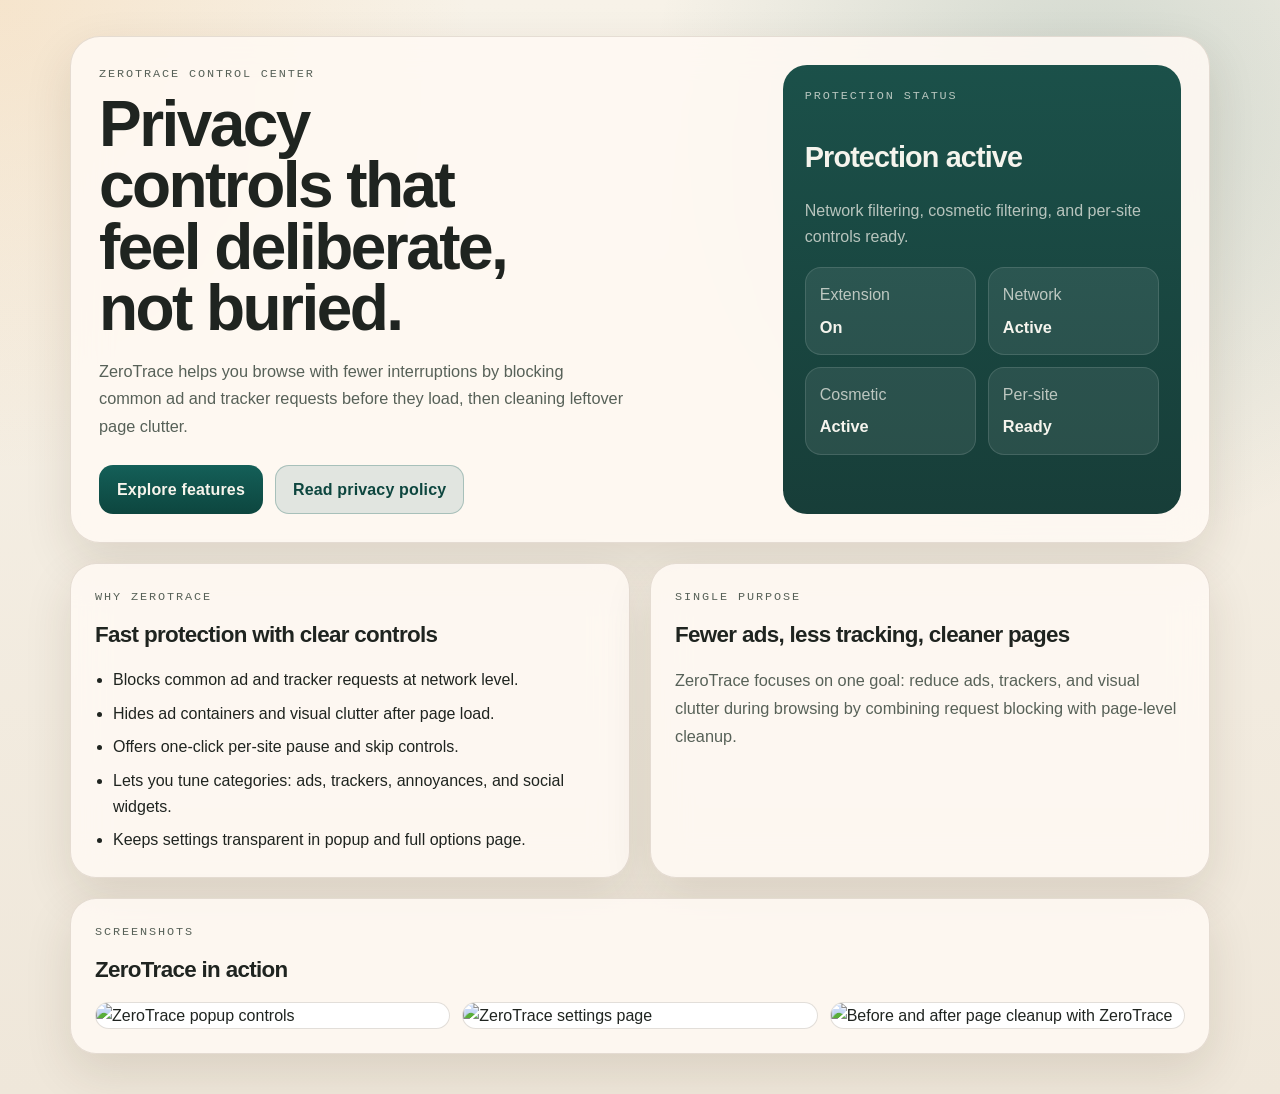
==== index.html @ 87a710a4 "feat: bootstrap ZeroTrace public site Create public repo baseline for ZeroTrace with landing page, R" ====
<!doctype html>
<html lang="en">
  <head>
    <meta charset="UTF-8" />
    <meta name="viewport" content="width=device-width, initial-scale=1.0" />
    <title>ZeroTrace - Ad & Tracker Blocker</title>
    <meta
      name="description"
      content="ZeroTrace blocks common ad and tracker requests before they load and cleans page clutter with clear, per-site controls."
    />
    <link rel="stylesheet" href="style.css" />
  </head>
  <body>
    <main class="settings-shell">
      <section class="hero-panel">
        <div class="hero-copy">
          <p class="eyebrow">ZeroTrace Control Center</p>
          <h1>Privacy controls that feel deliberate, not buried.</h1>
          <p class="hero-text">
            ZeroTrace helps you browse with fewer interruptions by blocking common ad and tracker requests before they
            load, then cleaning leftover page clutter.
          </p>
          <div class="actions">
            <a class="button-link" href="#overview">Explore features</a>
            <a class="button-link button-secondary" href="PRIVACY.md">Read privacy policy</a>
          </div>
        </div>

        <aside class="hero-status" aria-label="Protection summary">
          <p class="panel-label">Protection status</p>
          <p class="protection-mode">Protection active</p>
          <p class="protection-note">Network filtering, cosmetic filtering, and per-site controls ready.</p>

          <div class="status-grid">
            <div class="status-chip">
              <span class="chip-label">Extension</span>
              <strong class="chip-value">On</strong>
            </div>
            <div class="status-chip">
              <span class="chip-label">Network</span>
              <strong class="chip-value">Active</strong>
            </div>
            <div class="status-chip">
              <span class="chip-label">Cosmetic</span>
              <strong class="chip-value">Active</strong>
            </div>
            <div class="status-chip">
              <span class="chip-label">Per-site</span>
              <strong class="chip-value">Ready</strong>
            </div>
          </div>
        </aside>
      </section>

      <section id="overview" class="settings-grid" aria-label="ZeroTrace feature overview">
        <article class="settings-card">
          <div class="section-heading">
            <div>
              <p class="panel-label">Why ZeroTrace</p>
              <h2>Fast protection with clear controls</h2>
            </div>
          </div>
          <ul class="feature-list">
            <li>Blocks common ad and tracker requests at network level.</li>
            <li>Hides ad containers and visual clutter after page load.</li>
            <li>Offers one-click per-site pause and skip controls.</li>
            <li>Lets you tune categories: ads, trackers, annoyances, and social widgets.</li>
            <li>Keeps settings transparent in popup and full options page.</li>
          </ul>
        </article>

        <article class="settings-card">
          <div class="section-heading">
            <div>
              <p class="panel-label">Single purpose</p>
              <h2>Fewer ads, less tracking, cleaner pages</h2>
            </div>
          </div>
          <p class="hero-text compact">
            ZeroTrace focuses on one goal: reduce ads, trackers, and visual clutter during browsing by combining
            request blocking with page-level cleanup.
          </p>
        </article>
      </section>

      <section class="settings-card screenshots" aria-label="ZeroTrace screenshots">
        <div class="section-heading">
          <div>
            <p class="panel-label">Screenshots</p>
            <h2>ZeroTrace in action</h2>
          </div>
        </div>

        <div class="screenshot-grid">
          <figure class="shot-card">
            <img src="store-assets/Screenshot_2026-05-09_17-55-53.png" alt="ZeroTrace popup controls" loading="lazy" />
          </figure>
          <figure class="shot-card">
            <img src="store-assets/Screenshot_2026-05-09_18-25-59.png" alt="ZeroTrace settings page" loading="lazy" />
          </figure>
          <figure class="shot-card">
            <img
              src="store-assets/Screenshot_2026-06-06_before-after_1280x800.png"
              alt="Before and after page cleanup with ZeroTrace"
              loading="lazy"
            />
          </figure>
        </div>
      </section>
    </main>
  </body>
</html>
---- style.css ----
:root {
  color-scheme: light;
  font-family: 'IBM Plex Sans', 'Segoe UI', sans-serif;
  --bg:
    radial-gradient(circle at top left, rgba(240, 168, 81, 0.18), transparent 28%),
    radial-gradient(circle at 85% 10%, rgba(28, 92, 84, 0.18), transparent 30%),
    linear-gradient(180deg, #f7f2e8 0%, #efe7da 100%);
  --panel: rgba(255, 250, 244, 0.86);
  --panel-border: rgba(77, 53, 24, 0.14);
  --text: #1f2420;
  --muted: #576158;
  --accent: #145f58;
  --accent-strong: #0d463f;
  --accent-soft: rgba(20, 95, 88, 0.12);
  --field-border: rgba(77, 53, 24, 0.16);
  --shadow: 0 18px 48px rgba(61, 43, 20, 0.12);
  --radius-lg: 24px;
  --radius-md: 18px;
  --radius-sm: 12px;
}

* {
  box-sizing: border-box;
}

body {
  margin: 0;
  color: var(--text);
  background: var(--bg);
  line-height: 1.6;
}

a {
  color: inherit;
  text-decoration: none;
}

img {
  display: block;
  width: 100%;
  height: auto;
}

.settings-shell {
  max-width: 1180px;
  margin: 0 auto;
  padding: 36px 20px 40px;
}

.hero-panel,
.settings-card {
  border: 1px solid var(--panel-border);
  border-radius: 26px;
  background: var(--panel);
  backdrop-filter: blur(18px);
  box-shadow: var(--shadow);
}

.hero-panel {
  display: grid;
  grid-template-columns: minmax(0, 1.5fr) minmax(300px, 0.9fr);
  gap: 20px;
  padding: 28px;
  border-radius: 30px;
}

.eyebrow,
.panel-label {
  margin: 0 0 10px;
  font-family: 'IBM Plex Mono', 'SFMono-Regular', monospace;
  font-size: 0.74rem;
  letter-spacing: 0.16em;
  text-transform: uppercase;
  color: var(--muted);
}

h1 {
  margin: 0;
  max-width: 12ch;
  font-size: clamp(2.4rem, 5vw, 4.2rem);
  line-height: 0.96;
  letter-spacing: -0.04em;
}

h2 {
  margin: 0;
  font-size: 1.4rem;
  letter-spacing: -0.03em;
}

.hero-text {
  max-width: 58ch;
  margin: 18px 0 0;
  font-size: 1.02rem;
  line-height: 1.7;
  color: var(--muted);
}

.hero-text.compact {
  margin-top: 4px;
}

.hero-status {
  display: flex;
  flex-direction: column;
  gap: 18px;
  padding: 22px;
  border-radius: var(--radius-lg);
  background: linear-gradient(180deg, rgba(13, 70, 63, 0.94), rgba(9, 50, 45, 0.94));
  color: #f5f4ed;
}

.hero-status .panel-label,
.hero-status .protection-note,
.hero-status .chip-label {
  color: rgba(245, 244, 237, 0.72);
}

.protection-mode {
  margin: 0;
  font-size: 1.8rem;
  font-weight: 700;
  letter-spacing: -0.03em;
}

.protection-note {
  margin: 0;
}

.status-grid {
  display: grid;
  grid-template-columns: repeat(2, minmax(0, 1fr));
  gap: 12px;
}

.status-chip {
  padding: 14px;
  border-radius: 16px;
  background: rgba(255, 255, 255, 0.08);
  border: 1px solid rgba(255, 255, 255, 0.12);
}

.chip-label,
.chip-value {
  display: block;
}

.chip-value {
  margin-top: 6px;
  font-size: 1.02rem;
}

.settings-grid {
  display: grid;
  grid-template-columns: repeat(2, minmax(0, 1fr));
  gap: 20px;
  margin-top: 20px;
}

.settings-card {
  padding: 24px;
}

.section-heading {
  margin-bottom: 14px;
}

.feature-list {
  margin: 0;
  padding-left: 18px;
}

.feature-list li + li {
  margin-top: 8px;
}

.screenshots {
  margin-top: 20px;
}

.screenshot-grid {
  display: grid;
  grid-template-columns: repeat(3, minmax(0, 1fr));
  gap: 12px;
}

.shot-card {
  margin: 0;
  border-radius: var(--radius-md);
  overflow: hidden;
  border: 1px solid var(--field-border);
  background: #fff;
}

.actions {
  display: flex;
  flex-wrap: wrap;
  gap: 12px;
  margin-top: 24px;
}

.button-link {
  display: inline-flex;
  align-items: center;
  justify-content: center;
  padding: 12px 18px;
  border-radius: 14px;
  background: linear-gradient(180deg, var(--accent), var(--accent-strong));
  color: #f7f4ec;
  font-weight: 600;
  letter-spacing: 0.01em;
}

.button-link.button-secondary {
  background: var(--accent-soft);
  color: var(--accent-strong);
  box-shadow: inset 0 0 0 1px rgba(20, 95, 88, 0.28);
}

@media (max-width: 960px) {
  .hero-panel,
  .settings-grid,
  .screenshot-grid {
    grid-template-columns: 1fr;
  }
}

@media (max-width: 720px) {
  .settings-shell {
    padding: 18px 14px 28px;
  }

  .hero-panel,
  .settings-card {
    padding: 20px;
    border-radius: 22px;
  }
}
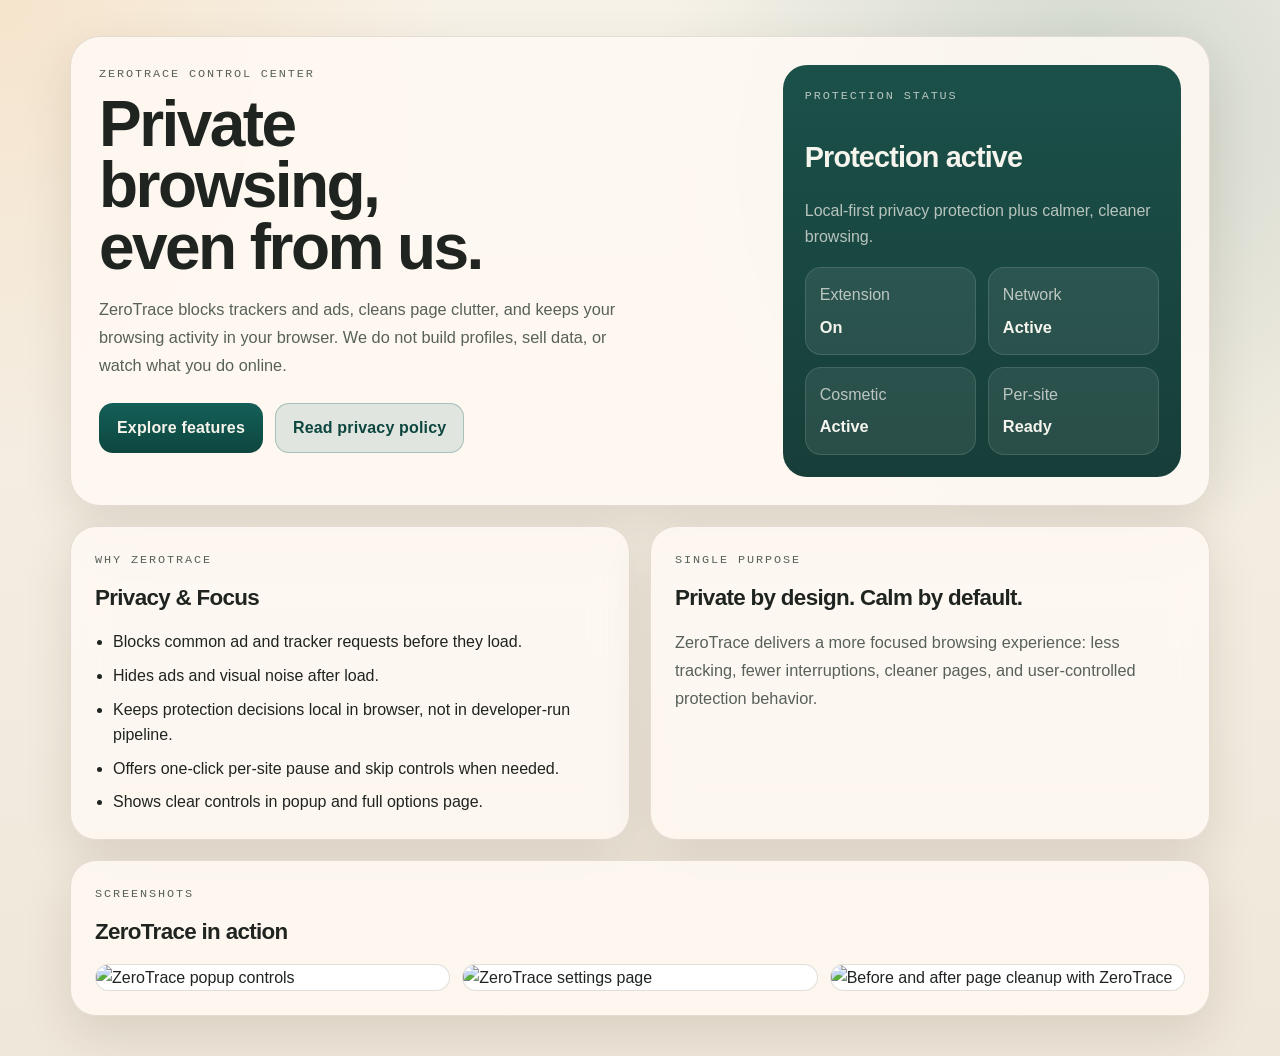
==== commit 914d123b: "feat: improved marketing copy" ====
--- a/index.html
+++ b/index.html
@@ -3,10 +3,10 @@
   <head>
     <meta charset="UTF-8" />
     <meta name="viewport" content="width=device-width, initial-scale=1.0" />
-    <title>ZeroTrace - Ad & Tracker Blocker</title>
+    <title>ZeroTrace - Privacy and Quality-of-Life Blocker</title>
     <meta
       name="description"
-      content="ZeroTrace blocks common ad and tracker requests before they load and cleans page clutter with clear, per-site controls."
+      content="ZeroTrace protects privacy and quality of life by blocking trackers and ads, cleaning page clutter, and keeping protection decisions local in your browser."
     />
     <link rel="stylesheet" href="style.css" />
   </head>
@@ -15,10 +15,10 @@
       <section class="hero-panel">
         <div class="hero-copy">
           <p class="eyebrow">ZeroTrace Control Center</p>
-          <h1>Privacy controls that feel deliberate, not buried.</h1>
+          <h1>Private browsing, even from us.</h1>
           <p class="hero-text">
-            ZeroTrace helps you browse with fewer interruptions by blocking common ad and tracker requests before they
-            load, then cleaning leftover page clutter.
+            ZeroTrace blocks trackers and ads, cleans page clutter, and keeps your browsing activity in your browser. We
+            do not build profiles, sell data, or watch what you do online.
           </p>
           <div class="actions">
             <a class="button-link" href="#overview">Explore features</a>
@@ -29,7 +29,7 @@
         <aside class="hero-status" aria-label="Protection summary">
           <p class="panel-label">Protection status</p>
           <p class="protection-mode">Protection active</p>
-          <p class="protection-note">Network filtering, cosmetic filtering, and per-site controls ready.</p>
+          <p class="protection-note">Local-first privacy protection plus calmer, cleaner browsing.</p>
 
           <div class="status-grid">
             <div class="status-chip">
@@ -57,15 +57,15 @@
           <div class="section-heading">
             <div>
               <p class="panel-label">Why ZeroTrace</p>
-              <h2>Fast protection with clear controls</h2>
+              <h2>Privacy & Focus</h2>
             </div>
           </div>
           <ul class="feature-list">
-            <li>Blocks common ad and tracker requests at network level.</li>
-            <li>Hides ad containers and visual clutter after page load.</li>
-            <li>Offers one-click per-site pause and skip controls.</li>
-            <li>Lets you tune categories: ads, trackers, annoyances, and social widgets.</li>
-            <li>Keeps settings transparent in popup and full options page.</li>
+            <li>Blocks common ad and tracker requests before they load.</li>
+            <li>Hides ads and visual noise after load.</li>
+            <li>Keeps protection decisions local in browser, not in developer-run pipeline.</li>
+            <li>Offers one-click per-site pause and skip controls when needed.</li>
+            <li>Shows clear controls in popup and full options page.</li>
           </ul>
         </article>
 
@@ -73,12 +73,12 @@
           <div class="section-heading">
             <div>
               <p class="panel-label">Single purpose</p>
-              <h2>Fewer ads, less tracking, cleaner pages</h2>
+              <h2>Private by design. Calm by default.</h2>
             </div>
           </div>
           <p class="hero-text compact">
-            ZeroTrace focuses on one goal: reduce ads, trackers, and visual clutter during browsing by combining
-            request blocking with page-level cleanup.
+            ZeroTrace delivers a more focused browsing experience: less tracking, fewer interruptions, cleaner pages,
+            and user-controlled protection behavior.
           </p>
         </article>
       </section>
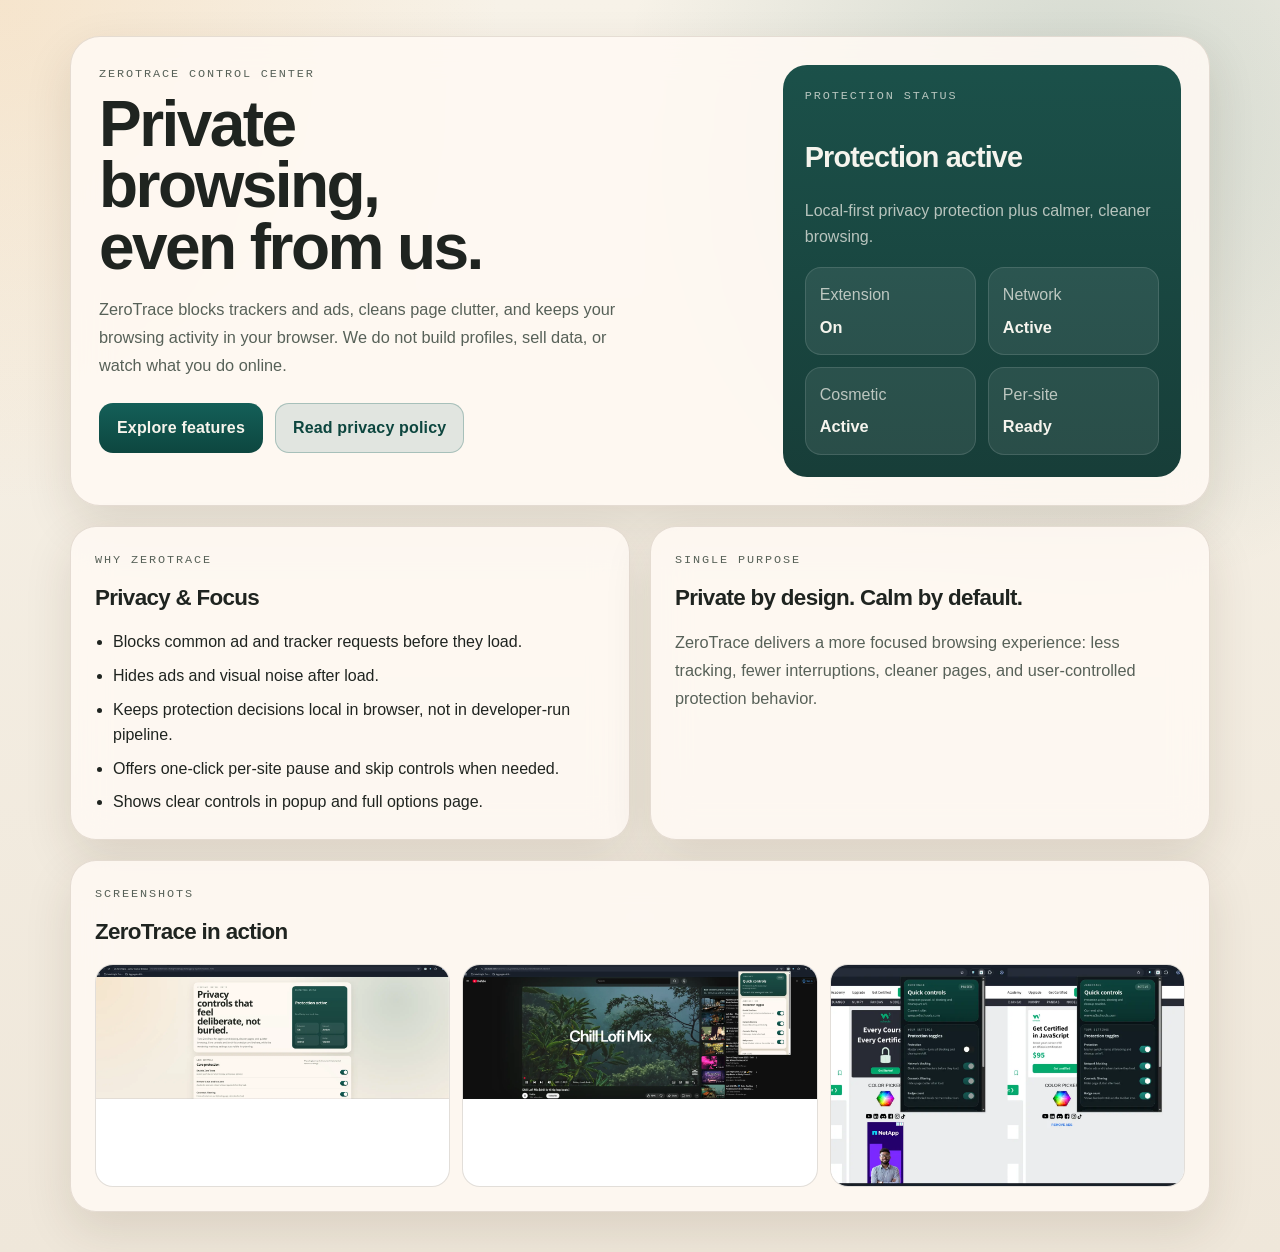
==== commit b1bc2d41: "feat: updated index.html with new images file extension" ====
--- a/index.html
+++ b/index.html
@@ -3,7 +3,7 @@
   <head>
     <meta charset="UTF-8" />
     <meta name="viewport" content="width=device-width, initial-scale=1.0" />
-    <title>ZeroTrace - Privacy and Quality-of-Life Blocker</title>
+    <title>ZeroTrace - Ad & Tracker Blocker</title>
     <meta
       name="description"
       content="ZeroTrace protects privacy and quality of life by blocking trackers and ads, cleaning page clutter, and keeping protection decisions local in your browser."
@@ -93,14 +93,14 @@
 
         <div class="screenshot-grid">
           <figure class="shot-card">
-            <img src="store-assets/Screenshot_2026-05-09_17-55-53.png" alt="ZeroTrace popup controls" loading="lazy" />
+            <img src="store-assets/Screenshot_2026-05-09_17-55-53.webp" alt="ZeroTrace popup controls" loading="lazy" />
           </figure>
           <figure class="shot-card">
-            <img src="store-assets/Screenshot_2026-05-09_18-25-59.png" alt="ZeroTrace settings page" loading="lazy" />
+            <img src="store-assets/Screenshot_2026-05-09_18-25-59.webp" alt="ZeroTrace settings page" loading="lazy" />
           </figure>
           <figure class="shot-card">
             <img
-              src="store-assets/Screenshot_2026-06-06_before-after_1280x800.png"
+              src="store-assets/Screenshot_2026-06-06_before-after_1280x800.webp"
               alt="Before and after page cleanup with ZeroTrace"
               loading="lazy"
             />
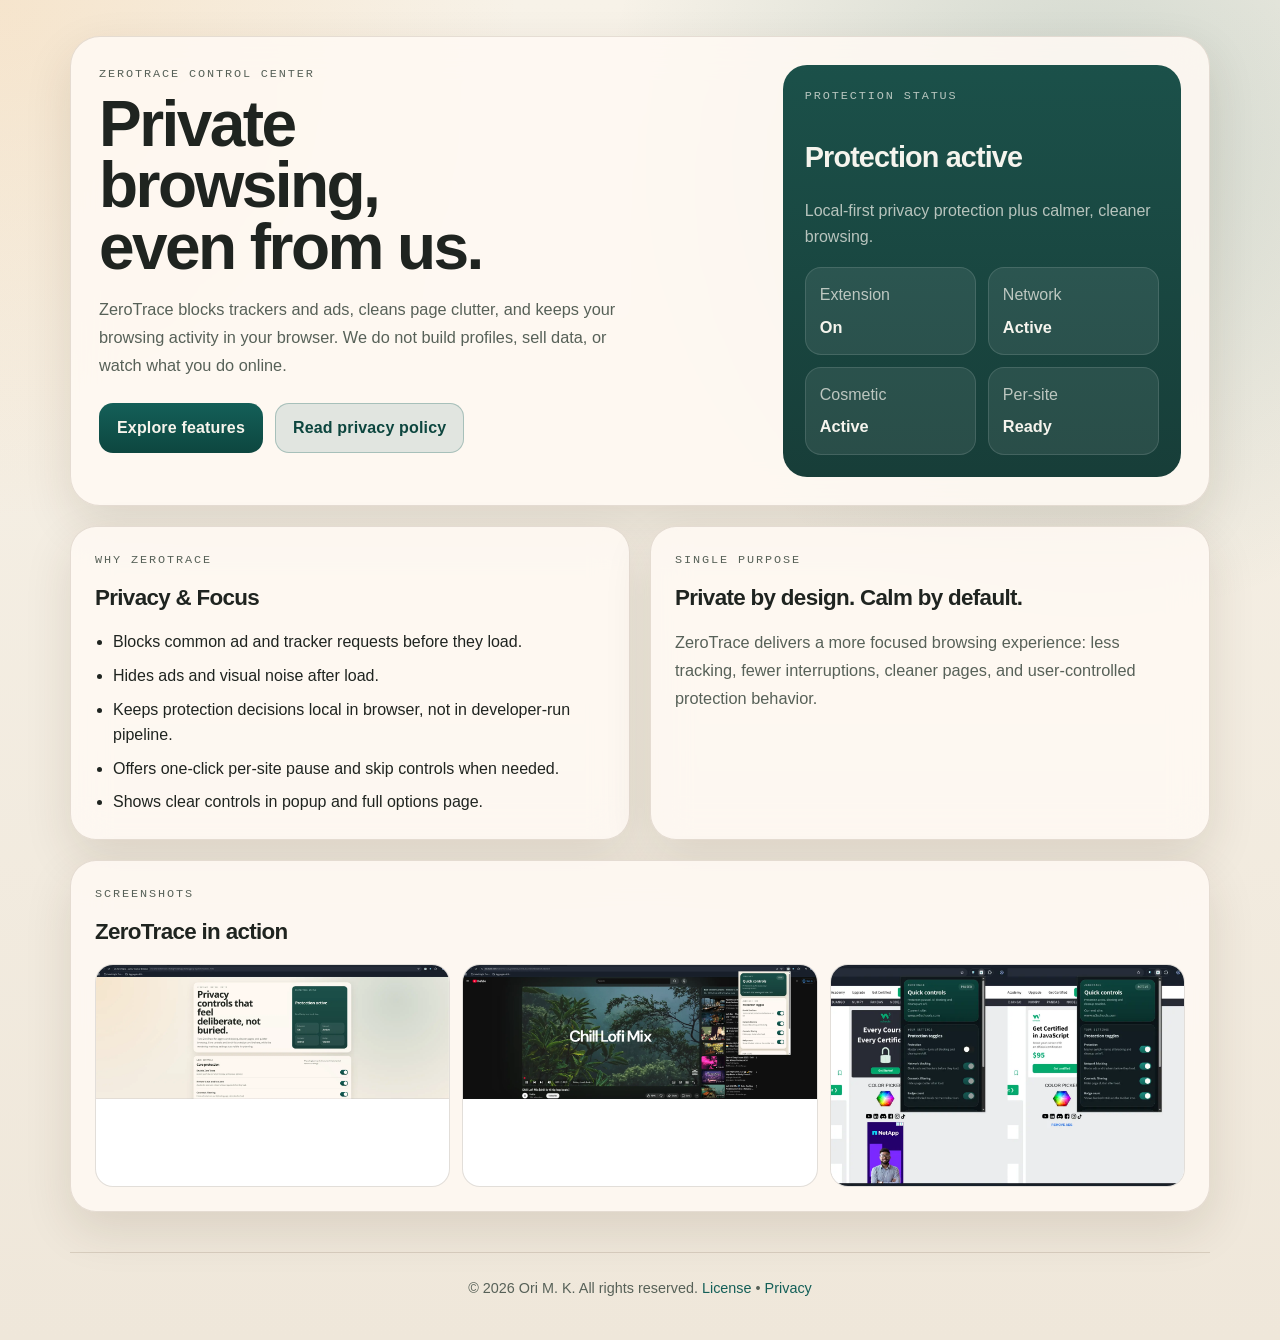
==== commit 9cb98e52: "feat: added  license.html page and linked to it from homepage" ====
--- a/index.html
+++ b/index.html
@@ -22,7 +22,7 @@
           </p>
           <div class="actions">
             <a class="button-link" href="#overview">Explore features</a>
-            <a class="button-link button-secondary" href="PRIVACY.md">Read privacy policy</a>
+            <a class="button-link button-secondary" href="PRIVACY.html">Read privacy policy</a>
           </div>
         </div>
 
@@ -107,6 +107,14 @@
           </figure>
         </div>
       </section>
+
+      <footer class="copyright-section">
+        <p class="copyright-text">
+          © 2026 Ori M. K. All rights reserved. 
+          <a href="LICENSE.html">License</a> • 
+          <a href="PRIVACY.html">Privacy</a>
+        </p>
+      </footer>
     </main>
   </body>
 </html>
--- a/style.css
+++ b/style.css
@@ -236,3 +236,26 @@
     border-radius: 22px;
   }
 }
+
+.copyright-section {
+  margin-top: 40px;
+  padding-top: 24px;
+  border-top: 1px solid var(--panel-border);
+  text-align: center;
+}
+
+.copyright-text {
+  margin: 0;
+  font-size: 0.9rem;
+  color: var(--muted);
+}
+
+.copyright-text a {
+  color: var(--accent);
+  text-decoration: none;
+}
+
+.copyright-text a:hover {
+  color: var(--accent-strong);
+  text-decoration: underline;
+}
